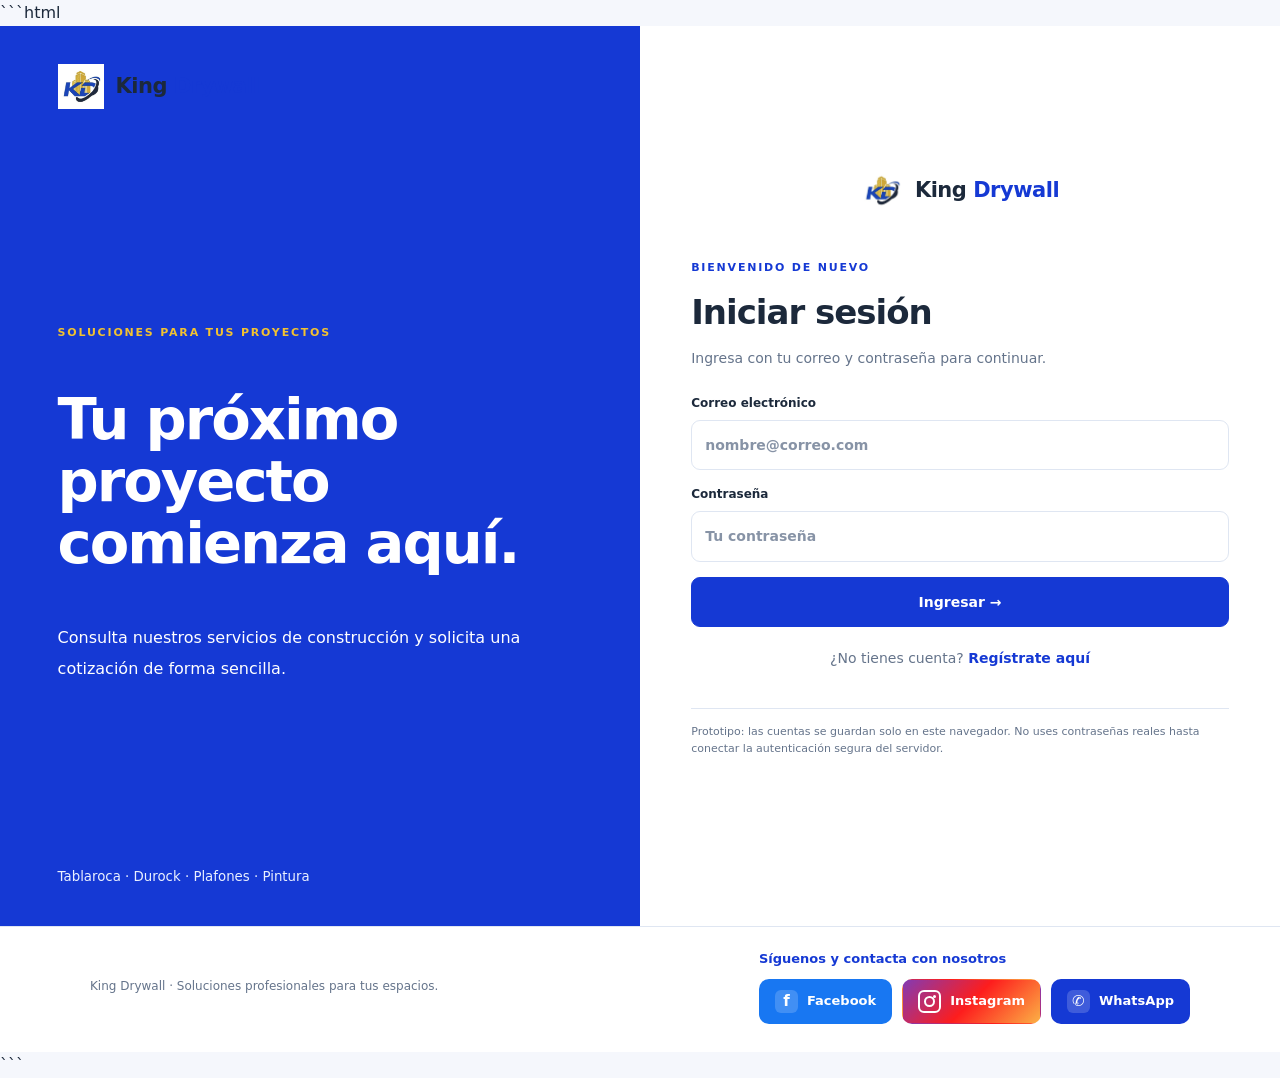
==== pages/inicio.html @ d0fbbfd5 "Add files via upload" ====
<!DOCTYPE html>
<html lang="es">
<head>
    <meta charset="UTF-8">
    <meta name="viewport" content="width=device-width, initial-scale=1.0">
    <meta name="description" content="King Drywall Multiservicios. Soluciones profesionales en tablaroca, plafones, pintura y construcción.">
    <title>Inicio | King Drywall</title>

    <link rel="stylesheet" href="../styles.css">

    <style>
        /* ===== ESTILOS GENERALES DE INICIO ===== */
        .inicio-contenedor {
            width: min(1150px, 92%);
            margin: auto;
        }

        .inicio-hero {
            display: grid;
            grid-template-columns: 1fr 1fr;
            align-items: center;
            gap: 40px;
            padding: 65px 0;
        }

        .inicio-etiqueta {
            color: #1539D4;
            font-weight: 800;
            text-transform: uppercase;
            letter-spacing: 1.5px;
            font-size: 13px;
        }

        .inicio-hero h1 {
            font-size: clamp(35px, 5vw, 58px);
            line-height: 1.08;
            margin: 15px 0;
            color: #172033;
        }

        .inicio-hero p {
            color: #606b7d;
            line-height: 1.8;
            font-size: 16px;
        }

        .inicio-botones {
            display: flex;
            flex-wrap: wrap;
            gap: 12px;
            margin-top: 25px;
        }

        .inicio-boton {
            display: inline-block;
            padding: 13px 20px;
            border-radius: 8px;
            text-decoration: none;
            font-weight: 700;
            transition: 0.2s;
        }

        .inicio-boton-principal {
            background: #1539D4;
            color: white;
        }

        .inicio-boton-principal:hover {
            background: #102EAE;
        }

        .inicio-boton-secundario {
            border: 1px solid #1539D4;
            color: #1539D4;
            background: white;
        }

        .inicio-hero-foto {
            height: 420px;
            border-radius: 18px;
            overflow: hidden;
            background: #EAF0FF;
        }

        .inicio-hero-foto img {
            width: 100%;
            height: 100%;
            display: block;
            object-fit: cover;
            object-position: center;
        }

        .inicio-seccion {
            padding: 55px 0;
        }

        .inicio-encabezado {
            text-align: center;
            max-width: 700px;
            margin: 0 auto 30px;
        }

        .inicio-encabezado h2 {
            color: #172033;
            font-size: clamp(27px, 4vw, 38px);
            margin-bottom: 12px;
        }

        .inicio-encabezado p {
            color: #687386;
            line-height: 1.7;
        }

        .inicio-grid {
            display: grid;
            grid-template-columns: repeat(3, minmax(0, 1fr));
            gap: 22px;
        }

        .inicio-tarjeta {
            overflow: hidden;
            background: white;
            border: 1px solid #E2E8F0;
            border-radius: 14px;
            box-shadow: 0 6px 20px rgba(20, 40, 90, 0.06);
        }

        .inicio-tarjeta-foto {
            height: 220px;
            background: #EAF0FF;
        }

        .inicio-tarjeta-foto img {
            display: block;
            width: 100%;
            height: 100%;
            object-fit: cover;
        }

        .inicio-tarjeta-contenido {
            padding: 20px;
        }

        .inicio-tarjeta h3 {
            margin-top: 0;
            color: #172033;
        }

        .inicio-tarjeta p {
            color: #687386;
            line-height: 1.7;
        }

        .inicio-servicios {
            background: #EAF0FF;
        }

        .inicio-servicio {
            padding: 24px;
            background: white;
            border-radius: 12px;
            border-bottom: 4px solid #F2C230;
        }

        .inicio-servicio h3 {
            color: #1539D4;
            margin-top: 0;
        }

        .inicio-cta {
            margin: 40px auto 60px;
            padding: 40px;
            border-radius: 18px;
            background: #1539D4;
            color: white;
            display: flex;
            justify-content: space-between;
            align-items: center;
            gap: 25px;
        }

        .inicio-cta h2 {
            margin-top: 0;
        }

        .inicio-cta p {
            line-height: 1.7;
        }

        .inicio-cta .inicio-boton {
            background: #F2C230;
            color: #172033;
            white-space: nowrap;
        }

        @media (max-width: 760px) {
            .inicio-hero {
                grid-template-columns: 1fr;
                padding: 35px 0;
                gap: 25px;
            }

            .inicio-hero-foto {
                height: 280px;
            }

            .inicio-grid {
                grid-template-columns: 1fr;
            }

            .inicio-tarjeta-foto {
                height: 240px;
            }

            .inicio-cta {
                flex-direction: column;
                align-items: flex-start;
                padding: 28px;
            }
        }
    </style>
</head>

<body>

    <!-- ===== NAVEGACIÓN PRINCIPAL ===== -->
    <header>
        <div class="inicio-contenedor" style="display:flex;align-items:center;justify-content:space-between;gap:20px;padding:18px 0;flex-wrap:wrap;">

            <a href="inicio.html" style="display:flex;align-items:center;gap:10px;text-decoration:none;font-weight:800;color:#1539D4;">
                <!-- AQUÍ VA EL LOGO DE KING DRYWALL -->
                <img src="../assets/logo.jpeg" alt="Logo de King Drywall" style="width:45px;height:45px;object-fit:contain;">
                <span>King Drywall</span>
            </a>

            <nav style="display:flex;align-items:center;gap:16px;flex-wrap:wrap;font-size:14px;">
                <a href="inicio.html">Inicio</a>
                <a href="nosotros.html">Nosotros</a>
                <a href="servicios.html">Servicios</a>
                <a href="cotizar.html">Cotizar</a>
                <a href="solicitudes.html">Mis solicitudes</a>
                <a href="../index.html">Salir</a>
            </nav>
        </div>
    </header>

    <main>

        <!-- ================================================== -->
        <!-- SECCIÓN 1: PORTADA PRINCIPAL -->
        <!-- AQUÍ VA LA FOTO PRINCIPAL DE INICIO: obra1.jpeg -->
        <!-- Para cambiarla, modifica el atributo src de abajo. -->
        <!-- ================================================== -->

        <section class="inicio-contenedor inicio-hero">

            <div>
                <span class="inicio-etiqueta">King Drywall Multiservicios</span>

                <h1>Construimos espacios que inspiran.</h1>

                <p>
                    Soluciones profesionales en tablaroca, plafones, pintura
                    y acabados. Trabajamos para convertir tus ideas en espacios
                    funcionales, modernos y de calidad.
                </p>

                <div class="inicio-botones">
                    <a href="cotizar.html" class="inicio-boton inicio-boton-principal">
                        Solicitar cotización
                    </a>

                    <a href="servicios.html" class="inicio-boton inicio-boton-secundario">
                        Ver servicios
                    </a>
                </div>
            </div>

            <div class="inicio-hero-foto">
                <!-- >>> AQUÍ VA LA FOTO PRINCIPAL: CAMBIA obra1.jpeg SI QUIERES <<< -->
                <img src="../assets/Camioneta.jpeg"
                     alt="Proyecto de construcción de King Drywall">
            </div>

        </section>


        <!-- ================================================== -->
        <!-- SECCIÓN 2: NUESTROS TRABAJOS -->
        <!-- AQUÍ VAN LAS FOTOS DE TUS PROYECTOS -->
        <!-- Puedes cambiar obra2.jpeg, obra3.jpeg y obra4.jpeg. -->
        <!-- ================================================== -->

        <section class="inicio-seccion">
            <div class="inicio-contenedor">

                <div class="inicio-encabezado">
                    <span class="inicio-etiqueta">Nuestro trabajo</span>
                    <h2>Proyectos que hablan por nosotros</h2>
                    <p>
                        Conoce algunos de los trabajos y soluciones que
                        podemos ofrecer para tu hogar, negocio o proyecto.
                    </p>
                </div>

                <div class="inicio-grid">

                    <article class="inicio-tarjeta">
                        <div class="inicio-tarjeta-foto">
                            <!-- >>> AQUÍ VA LA FOTO DEL PROYECTO 1: obra2.jpeg <<< -->
                            <img src="../assets/obra2.jpeg"
                                 alt="Proyecto de construcción número uno"
                                 loading="lazy">
                        </div>

                        <div class="inicio-tarjeta-contenido">
                            <h3>Trabajos de construcción</h3>
                            <p>
                                Soluciones adaptadas a las características
                                y necesidades de cada espacio.
                            </p>
                        </div>
                    </article>

                    <article class="inicio-tarjeta">
                        <div class="inicio-tarjeta-foto">
                            <!-- >>> AQUÍ VA LA FOTO DEL PROYECTO 2: obra3.jpeg <<< -->
                            <img src="../assets/obra3.jpeg"
                                 alt="Proyecto de construcción número dos"
                                 loading="lazy">
                        </div>

                        <div class="inicio-tarjeta-contenido">
                            <h3>Instalación y acabados</h3>
                            <p>
                                Cuidamos los detalles para lograr resultados
                                funcionales y una buena presentación.
                            </p>
                        </div>
                    </article>

                    <article class="inicio-tarjeta">
                        <div class="inicio-tarjeta-foto">
                            <!-- >>> AQUÍ VA LA FOTO DEL PROYECTO 3: obra4.jpeg <<< -->
                            <img src="../assets/obra4.jpeg"
                                 alt="Proyecto de construcción número tres"
                                 loading="lazy">
                        </div>

                        <div class="inicio-tarjeta-contenido">
                            <h3>Soluciones para tus espacios</h3>
                            <p>
                                Propuestas para renovar, mejorar y aprovechar
                                cada área de tu proyecto.
                            </p>
                        </div>
                    </article>

                </div>
            </div>
        </section>


        <!-- ================================================== -->
        <!-- SECCIÓN 3: SERVICIOS DESTACADOS -->
        <!-- AQUÍ VAN LAS FOTOS DE PINTURA Y PLAFONES -->
        <!-- ================================================== -->

        <section class="inicio-seccion inicio-servicios">
            <div class="inicio-contenedor">

                <div class="inicio-encabezado">
                    <span class="inicio-etiqueta">Lo que hacemos</span>
                    <h2>Servicios para tu proyecto</h2>
                    <p>
                        Conoce algunas de las soluciones que ponemos
                        a tu disposición.
                    </p>
                </div>

                <div class="inicio-grid">

                    <article class="inicio-tarjeta">
                        <div class="inicio-tarjeta-foto">
                            <!-- >>> AQUÍ VA LA FOTO DE PINTURA: pintura.jpeg <<< -->
                            <img src="../assets/pintura.jpeg"
                                 alt="Trabajo de pintura"
                                 loading="lazy">
                        </div>

                        <div class="inicio-tarjeta-contenido">
                            <h3>Pintura y acabados</h3>
                            <p>
                                Acabados para renovar y mejorar la apariencia
                                de interiores y otros espacios.
                            </p>
                            <a href="servicios.html">Conocer servicio →</a>
                        </div>
                    </article>

                    <article class="inicio-tarjeta">
                        <div class="inicio-tarjeta-foto">
                            <!-- >>> AQUÍ VA LA FOTO DE PLAFONES: plafon.jpeg <<< -->
                            <img src="../assets/plafon.jpeg"
                                 alt="Trabajo de instalación de plafón"
                                 loading="lazy">
                        </div>

                        <div class="inicio-tarjeta-contenido">
                            <h3>Plafones</h3>
                            <p>
                                Soluciones para techos y espacios interiores
                                de acuerdo con las necesidades del proyecto.
                            </p>
                            <a href="servicios.html">Conocer servicio →</a>
                        </div>
                    </article>

                    <article class="inicio-tarjeta">
                        <div class="inicio-tarjeta-foto">
                            <!-- >>> AQUÍ VA OTRA FOTO: puedes usar obra1.jpeg <<< -->
                            <img src="../assets/obra1.jpeg"
                                 alt="Trabajo de instalación y construcción"
                                 loading="lazy">
                        </div>

                        <div class="inicio-tarjeta-contenido">
                            <h3>Tablaroca y construcción</h3>
                            <p>
                                Alternativas para crear divisiones y adaptar
                                espacios a diferentes necesidades.
                            </p>
                            <a href="servicios.html">Conocer servicio →</a>
                        </div>
                    </article>

                </div>
            </div>
        </section>


        <!-- ================================================== -->
        <!-- SECCIÓN 4: LLAMADA A LA ACCIÓN -->
        <!-- AQUÍ PUEDES AGREGAR UNA FOTO DE FONDO MÁS ADELANTE -->
        <!-- ================================================== -->

        <section class="inicio-contenedor">
            <div class="inicio-cta">
                <div>
                    <h2>¿Tienes un proyecto en mente?</h2>
                    <p>
                        Cuéntanos qué necesitas y solicita una cotización
                        para comenzar a planear tu proyecto.
                    </p>
                </div>

                <a href="cotizar.html" class="inicio-boton">
                    Cotizar mi proyecto →
                </a>
            </div>
        </section>

    </main>


    <!-- ===== PIE DE PÁGINA ===== -->
    <footer style="background:#102EAE;color:white;padding:25px 0;">
        <div class="inicio-contenedor" style="display:flex;justify-content:space-between;align-items:center;gap:15px;flex-wrap:wrap;">
            <p style="margin:0;">© King Drywall Multiservicios</p>
            <a href="cotizar.html" style="color:#F2C230;">Solicita tu cotización</a>
        </div>
    </footer>

    <!-- IMPORTANTE: se conserva el JavaScript general del proyecto -->
    <script src="../app-page.js"></script>

</body>
</html>
---- styles.css ----
/* =====================================================
   KING DRYWALL
   Identidad visual unificada
   Azul: #1539D4
   Amarillo: #F2C230
===================================================== */

/* 1. PALETA Y CONFIGURACIÓN */

:root {
    --azul: #1539D4;
    --azul-oscuro: #102EAE;
    --azul-medio: #1539D4;
    --azul-claro: #EAF0FF;

    --amarillo: #F2C230;
    --amarillo-claro: #FFF6D9;
    --amarillo-oscuro: #987000;

    --blanco: #FFFFFF;
    --fondo: #F5F7FC;
    --texto: #1C293B;
    --texto-secundario: #65748B;
    --borde: #DFE6F2;

    --sombra: 0 12px 30px rgba(21, 57, 212, 0.09);
    --radio: 14px;
}

* {
    box-sizing: border-box;
}

html {
    scroll-behavior: smooth;
    scroll-padding-top: 85px;
}

body {
    margin: 0;
    font-family: Inter, system-ui, "Segoe UI", sans-serif;
    color: var(--texto);
    background: var(--fondo);
    line-height: 1.6;
}

a {
    color: inherit;
    text-decoration: none;
}

button,
input,
select,
textarea {
    font: inherit;
}

[hidden] {
    display: none !important;
}

/* 2. IDENTIDAD Y LOGOTIPO */

.brand {
    display: flex;
    align-items: center;
    gap: 10px;
    font-size: 19px;
    font-weight: 500;
    white-space: nowrap;
}

.brand b {
    color: var(--azul);
    font-weight: 900;
}

.brand i {
    display: grid;
    place-items: center;
    flex-shrink: 0;
    width: 42px;
    height: 42px;
    overflow: hidden;
    padding: 2px;
    border-radius: 10px;
    background: var(--blanco);
    color: var(--azul);
    font-size: 12px;
    font-style: normal;
    font-weight: 900;
}

.brand i img {
    display: block;
    width: 100%;
    height: 100%;
    object-fit: contain;
}

/* 3. INICIO DE SESIÓN Y REGISTRO */

.auth {
    min-height: 100vh;
    display: grid;
    grid-template-columns: 1fr 1fr;
    background: var(--blanco);
}

.auth aside {
    min-height: 100vh;
    display: flex;
    flex-direction: column;
    justify-content: space-between;
    padding: 38px 9%;
    background: var(--azul);
    color: var(--blanco);
}

.auth aside .brand {
    color: var(--blanco);
}

.auth aside .brand b {
    color: var(--amarillo);
}

.auth aside .brand i {
    background: var(--blanco);
    color: var(--azul);
}

.pitch {
    max-width: 520px;
}

.pitch small,
.authbox > div > small,
.hero small,
.section > small,
.quote small,
.section-label,
.eyebrow,
.kicker {
    color: var(--azul);
    font-size: 11px;
    letter-spacing: 1.8px;
    font-weight: 900;
}

.pitch small {
    color: var(--amarillo);
}

.pitch h1 {
    font-size: clamp(38px, 4.5vw, 62px);
    line-height: 1.08;
    letter-spacing: -2px;
}

.pitch p {
    color: #FFFFFF;
    line-height: 1.9;
}

.auth aside > small {
    color: #EAF0FF;
}

.authbox {
    width: 100%;
    max-width: 650px;
    display: flex;
    flex-direction: column;
    justify-content: center;
    margin: auto;
    padding: 40px max(8%, 24px);
    background: var(--blanco);
}

.mobile {
    display: none;
    margin-bottom: 32px;
}

.authbox h2 {
    margin: 8px 0;
    font-size: 34px;
    letter-spacing: -1px;
}

.authbox p {
    margin: 0 0 24px;
    color: var(--texto-secundario);
    font-size: 14px;
}

/* 4. FORMULARIOS */

.authbox form label,
form label {
    display: flex;
    flex-direction: column;
    gap: 7px;
    margin-bottom: 15px;
    color: var(--texto);
    font-size: 12px;
    font-weight: 750;
}

.authbox input,
form input,
form select,
form textarea {
    width: 100%;
    min-width: 0;
    padding: 13px;
    border: 1px solid var(--borde);
    border-radius: 9px;
    background: var(--blanco);
    color: var(--texto);
    font-size: 14px;
    transition: border-color 0.2s ease, box-shadow 0.2s ease;
}

.authbox input:focus,
form input:focus,
form select:focus,
form textarea:focus {
    outline: none;
    border-color: var(--azul);
    box-shadow: 0 0 0 4px rgba(21, 57, 212, 0.12);
}

input::placeholder,
textarea::placeholder {
    color: #8793A6;
}

/* 5. BOTONES GENERALES */

button,
.btn {
    display: inline-flex;
    justify-content: center;
    align-items: center;
    gap: 8px;
    padding: 13px 19px;
    border: 1px solid var(--azul);
    border-radius: 9px;
    background: var(--azul);
    color: var(--blanco);
    font-size: 14px;
    font-weight: 800;
    cursor: pointer;
    transition:
        background 0.2s ease,
        color 0.2s ease,
        border-color 0.2s ease,
        transform 0.2s ease,
        box-shadow 0.2s ease;
}

button:hover,
.btn:hover {
    background: var(--azul-oscuro);
    border-color: var(--azul-oscuro);
    color: var(--blanco);
    box-shadow: 0 7px 18px rgba(21, 57, 212, 0.18);
    transform: translateY(-2px);
}

.authbox form button,
form#quoteForm > button {
    width: 100%;
}

.switch {
    margin: 20px 0 !important;
    text-align: center;
}

.switch a {
    color: var(--azul);
    font-weight: 900;
}

.switch a:hover {
    color: var(--amarillo-oscuro);
    text-decoration: underline;
}

.notice {
    margin-top: 18px !important;
    padding-top: 14px;
    border-top: 1px solid var(--borde);
    color: var(--texto-secundario) !important;
    font-size: 11px !important;
}

.msg {
    display: none;
    margin-top: 12px;
    padding: 11px;
    border-radius: 8px;
    font-size: 13px;
}

.msg.error {
    display: block;
    background: #FFF0F0;
    color: #9B3030;
}

.msg.success {
    display: block;
    background: #E8F7EF;
    color: #176B4B;
}

/* 6. ENCABEZADO Y NAVEGACIÓN */

header {
    min-height: 76px;
    position: sticky;
    top: 0;
    z-index: 10;
    display: flex;
    align-items: center;
    justify-content: space-between;
    gap: 18px;
    padding: 12px 6%;
    background: var(--blanco);
    border-bottom: 1px solid var(--borde);
    box-shadow: 0 4px 18px rgba(21, 57, 212, 0.04);
    backdrop-filter: blur(12px);
}

nav {
    display: flex;
    align-items: center;
    gap: 22px;
    font-size: 13px;
}

nav a {
    position: relative;
    padding: 7px 0;
    color: var(--texto-secundario);
    transition: color 0.2s ease;
}

nav a:hover,
nav a.active {
    color: var(--azul);
}

nav a.active {
    font-weight: 900;
}

nav a.active::after {
    content: "";
    position: absolute;
    bottom: -4px;
    left: 0;
    width: 100%;
    height: 3px;
    border-radius: 5px;
    background: var(--amarillo);
}

.nav-user {
    color: var(--texto-secundario);
    font-size: 12px;
}

.logout {
    padding: 9px 12px;
    background: var(--blanco);
    color: var(--azul);
    border-color: var(--azul);
}

.logout:hover {
    background: var(--azul);
    color: var(--blanco);
    box-shadow: none;
}

.hamb {
    display: none;
}

/* 7. PORTADA PRINCIPAL */

.hero {
    display: grid;
    grid-template-columns: 1fr 0.85fr;
    align-items: center;
    gap: 7%;
    padding: 76px 8%;
    background: var(--blanco);
}

.hero h1 {
    margin: 18px 0;
    font-size: clamp(38px, 4.5vw, 62px);
    line-height: 1.08;
    letter-spacing: -2px;
}

.hero h1 span,
.quote h2 span {
    color: var(--azul);
}

.hero p,
.quote > div > p {
    color: var(--texto-secundario);
    line-height: 1.9;
}

.btn {
    margin-top: 12px;
}

.secondary {
    background: var(--amarillo);
    color: var(--azul);
    border-color: var(--amarillo);
}

.secondary:hover {
    background: #E4B526;
    border-color: #E4B526;
    color: var(--azul);
}

/* 8. ILUSTRACIÓN DE PORTADA */

.drawing {
    height: 330px;
    position: relative;
    overflow: hidden;
    border: 1px solid var(--borde);
    border-radius: 20px;
    background-color: var(--azul);
    background-image:
        linear-gradient(rgba(255, 255, 255, 0.08) 1px, transparent 1px),
        linear-gradient(90deg, rgba(255, 255, 255, 0.08) 1px, transparent 1px);
    background-size: 25px 25px;
    box-shadow: var(--sombra);
}

.outline {
    position: absolute;
    top: 20%;
    left: 15%;
    width: 55%;
    height: 50%;
    border: 2px solid var(--azul-claro);
    transform: skewY(-8deg);
}

.outline.second {
    top: 32%;
    left: 35%;
    border-color: var(--amarillo);
}

.drawing strong {
    position: absolute;
    bottom: 25px;
    left: 24px;
    color: var(--blanco);
    font-size: 25px;
    line-height: 1.25;
}

.drawing strong::first-line {
    color: var(--amarillo);
}

/* 9. SECCIONES GENERALES */

.section {
    padding: 75px 8%;
}

.section > small {
    display: inline-block;
    margin-bottom: 8px;
}

.section h2 {
    margin: 8px 0;
    font-size: clamp(30px, 3.5vw, 44px);
    line-height: 1.2;
    letter-spacing: -1px;
}

.sub {
    color: var(--texto-secundario);
}

/* 10. CATÁLOGO DE SERVICIOS */

.grid {
    display: grid;
    grid-template-columns: repeat(3, minmax(0, 1fr));
    gap: 20px;
    margin-top: 30px;
}

.card {
    overflow: hidden;
    border: 1px solid var(--borde);
    border-radius: var(--radio);
    background: var(--blanco);
    box-shadow: 0 5px 18px rgba(21, 57, 212, 0.04);
    transition:
        transform 0.25s ease,
        box-shadow 0.25s ease,
        border-color 0.25s ease;
}

.card:hover {
    transform: translateY(-5px);
    border-color: var(--amarillo);
    box-shadow: var(--sombra);
}

.art {
    height: 140px;
    display: grid;
    place-items: center;
    background: var(--azul-claro);
    color: var(--azul);
    font-size: 40px;
}

.cardbody {
    padding: 20px;
}

.card h3 {
    margin: 0 0 7px;
    color: var(--texto);
    font-size: 18px;
}

.card p {
    min-height: 78px;
    color: var(--texto-secundario);
    font-size: 13px;
}

.service-link,
.card button {
    display: inline-flex;
    padding: 9px 0;
    background: transparent;
    color: var(--azul);
    border-color: transparent;
    font-size: 13px;
    font-weight: 900;
}

.service-link:hover,
.card button:hover {
    background: transparent;
    color: var(--azul-oscuro);
    box-shadow: none;
    transform: none;
}

/* 11. COTIZACIÓN */

.quote {
    display: grid;
    grid-template-columns: 0.7fr 1.3fr;
    align-items: start;
    gap: 7%;
    background: var(--fondo);
}

.quote h2 {
    font-size: clamp(38px, 4vw, 52px);
    line-height: 1.1;
}

.quote form {
    padding: 28px;
    border: 1px solid var(--borde);
    border-radius: 16px;
    background: var(--blanco);
    box-shadow: var(--sombra);
}

.quote form h3 {
    margin-top: 0;
    color: var(--azul);
}

.two {
    display: grid;
    grid-template-columns: 1fr 1fr;
    gap: 14px;
}

.quote textarea {
    resize: vertical;
}

.quote-note {
    display: flex;
    gap: 12px;
    margin-top: 24px;
    padding: 16px;
    border: 1px solid var(--borde);
    border-left: 4px solid var(--amarillo);
    border-radius: 12px;
    background: var(--azul-claro);
    font-size: 13px;
}

.quote-note > b {
    color: var(--azul);
    font-size: 23px;
}

/* 12. MIS SOLICITUDES */

.request {
    display: flex;
    justify-content: space-between;
    gap: 16px;
    margin: 14px 0;
    padding: 22px;
    border: 1px solid var(--borde);
    border-left: 5px solid var(--azul);
    border-radius: 12px;
    background: var(--blanco);
    box-shadow: 0 5px 20px rgba(21, 57, 212, 0.05);
    transition: border-color 0.2s ease, box-shadow 0.2s ease;
}

.request:hover {
    border-left-color: var(--amarillo);
    box-shadow: var(--sombra);
}

.request b {
    color: var(--azul);
}

.request p {
    color: var(--texto-secundario);
    font-size: 13px;
}

.status {
    height: max-content;
    padding: 6px 11px;
    border: 1px solid #F0D878;
    border-radius: 99px;
    background: var(--amarillo-claro);
    color: var(--amarillo-oscuro);
    font-size: 11px;
    font-weight: 800;
    white-space: nowrap;
}

.empty {
    padding: 28px;
    border: 1px dashed var(--azul);
    border-radius: 12px;
    background: var(--azul-claro);
    color: var(--texto-secundario);
}

/* 13. LLAMADAS A LA ACCIÓN */

.cta,
.cta-conoce,
.about-cta,
.call-to-action {
    display: flex;
    align-items: center;
    justify-content: space-between;
    gap: 20px;
    padding: 45px 8%;
    background: var(--azul);
    color: var(--blanco);
}

.cta h2,
.cta-conoce h2,
.about-cta h2,
.call-to-action h2 {
    max-width: 650px;
    color: var(--blanco);
    font-size: clamp(23px, 3vw, 36px);
    line-height: 1.25;
}

.cta p,
.cta-conoce p,
.about-cta p,
.call-to-action p {
    color: var(--blanco);
}

.cta .btn.secondary,
.cta-conoce .btn.secondary,
.about-cta .btn.secondary,
.call-to-action .btn.secondary {
    flex-shrink: 0;
    border-color: var(--amarillo);
    background: var(--amarillo);
    color: var(--azul);
}

.cta .btn.secondary:hover,
.cta-conoce .btn.secondary:hover,
.about-cta .btn.secondary:hover,
.call-to-action .btn.secondary:hover {
    background: #E4B526;
    border-color: #E4B526;
    color: var(--azul);
}

/* 14. BANNERS Y BLOQUES DE SOLICITUDES */

.requests-hero,
.requests-banner,
.request-hero,
.page-banner {
    background: var(--azul);
    background-image: none;
    color: var(--blanco);
}

.requests-hero h1,
.requests-hero h2,
.requests-hero h3,
.requests-banner h1,
.requests-banner h2,
.requests-banner h3,
.request-hero h1,
.request-hero h2,
.request-hero h3,
.page-banner h1,
.page-banner h2,
.page-banner h3 {
    color: var(--blanco);
}

.requests-hero p,
.requests-banner p,
.request-hero p,
.page-banner p {
    color: var(--blanco);
}

.requests-hero small,
.requests-banner small,
.request-hero small,
.page-banner small {
    color: var(--amarillo);
}

/* Tarjetas estadísticas e iconos */

.feature-icon,
.step-number,
.stat-icon,
.info-icon,
.benefit-icon {
    color: var(--azul);
    background: var(--azul-claro);
    border-color: var(--borde);
}

/* 15. PIE DE PÁGINA */

footer {
    padding: 28px 6%;
    background: var(--blanco);
    color: var(--texto-secundario);
    font-size: 12px;
    border-top: 1px solid var(--borde);
}

.social-footer-content {
    display: flex;
    align-items: center;
    justify-content: space-between;
    flex-wrap: wrap;
    gap: 22px;
}

.social-footer-copy {
    margin: 0;
}

.social-footer-right {
    display: flex;
    flex-direction: column;
    gap: 10px;
}

.social-footer-title {
    margin: 0;
    color: var(--azul);
    font-size: 13px;
    font-weight: 900;
}

.social-links {
    display: flex;
    flex-wrap: wrap;
    align-items: center;
    gap: 10px;
}

.social-button {
    display: inline-flex;
    align-items: center;
    justify-content: center;
    gap: 9px;
    min-height: 43px;
    padding: 10px 15px;
    border: 1px solid transparent;
    border-radius: 10px;
    color: var(--blanco);
    font-size: 13px;
    font-weight: 800;
    text-decoration: none;
    transition:
        transform 0.2s ease,
        box-shadow 0.2s ease,
        filter 0.2s ease;
}

.social-button:hover {
    color: var(--blanco);
    transform: translateY(-3px);
    box-shadow: 0 8px 18px rgba(23, 24, 60, 0.18);
    filter: brightness(1.05);
}

.social-button:focus-visible {
    outline: 3px solid var(--amarillo);
    outline-offset: 3px;
}

.social-icon {
    display: inline-grid;
    place-items: center;
    width: 23px;
    height: 23px;
    flex-shrink: 0;
    border-radius: 6px;
    color: var(--blanco);
    font-size: 15px;
    font-weight: 900;
    line-height: 1;
}

/* Facebook conserva su color de marca */

.social-facebook {
    background: #1877F2;
}

.social-facebook .social-icon {
    background: rgba(255, 255, 255, 0.18);
}

/* Instagram conserva su degradado de marca */

.social-instagram {
    background: linear-gradient(
        135deg,
        #833AB4,
        #FD1D1D,
        #FCB045
    );
}

.social-instagram .social-icon {
    position: relative;
    border: 2px solid var(--blanco);
    border-radius: 6px;
    font-size: 0;
}

.social-instagram .social-icon::before {
    content: "";
    width: 7px;
    height: 7px;
    border: 2px solid var(--blanco);
    border-radius: 50%;
}

.social-instagram .social-icon::after {
    content: "";
    position: absolute;
    top: 3px;
    right: 3px;
    width: 3px;
    height: 3px;
    border-radius: 50%;
    background: var(--blanco);
}

/* WhatsApp utiliza el azul de la aplicación */

.social-whatsapp {
    background: var(--azul);
}

.social-whatsapp .social-icon {
    background: rgba(255, 255, 255, 0.18);
}

/* Pie de página de acceso y registro */

.social-footer-auth {
    width: 100%;
    padding: 22px 24px 28px;
    border-top: 1px solid var(--borde);
    background: var(--blanco);
}

.social-footer-auth .social-footer-content {
    max-width: 1100px;
    margin: 0 auto;
}

/* 16. TABLETAS */

@media (max-width: 800px) {
    .auth {
        grid-template-columns: 0.8fr 1fr;
    }

    .auth aside {
        padding: 30px 7%;
    }

    .hero {
        grid-template-columns: 1fr;
    }

    .drawing {
        max-width: 560px;
        width: 100%;
    }

    .quote {
        grid-template-columns: 1fr;
    }

    .grid {
        grid-template-columns: repeat(2, minmax(0, 1fr));
    }

    nav {
        gap: 12px;
    }

    .social-footer-content {
        align-items: flex-start;
    }
}

/* 17. MÓVILES */

@media (max-width: 600px) {
    .auth {
        grid-template-columns: 1fr;
    }

    .auth aside {
        display: none;
    }

    .authbox {
        min-height: 100vh;
        padding: 30px 24px;
    }

    .mobile {
        display: flex;
    }

    header {
        min-height: 62px;
        padding: 10px 17px;
    }

    .brand {
        font-size: 17px;
    }

    .brand i {
        width: 38px;
        height: 38px;
    }

    .hamb {
        display: block;
        padding: 6px 10px;
        background: var(--blanco);
        color: var(--azul);
        border-color: transparent;
        font-size: 24px;
    }

    .hamb:hover {
        background: var(--azul-claro);
        color: var(--azul);
        box-shadow: none;
        transform: none;
    }

    nav {
        display: none;
        position: absolute;
        top: 62px;
        right: 0;
        left: 0;
        flex-direction: column;
        align-items: stretch;
        gap: 0;
        padding: 15px 20px;
        background: var(--blanco);
        border-bottom: 1px solid var(--borde);
        box-shadow: 0 12px 20px rgba(21, 57, 212, 0.08);
    }

    nav.open {
        display: flex;
    }

    nav a {
        padding: 12px 10px;
    }

    nav a.active::after {
        display: none;
    }

    nav button {
        padding: 10px;
        text-align: left;
    }

    .nav-user {
        padding: 10px;
    }

    .hero {
        padding: 45px 22px;
    }

    .hero h1 {
        letter-spacing: -1.4px;
    }

    .drawing {
        height: 280px;
    }

    .section {
        padding: 52px 20px;
    }

    .grid {
        grid-template-columns: 1fr;
    }

    .two {
        grid-template-columns: 1fr;
        gap: 0;
    }

    .quote form {
        padding: 19px 15px;
    }

    .cta,
    .cta-conoce,
    .about-cta,
    .call-to-action {
        flex-direction: column;
        align-items: flex-start;
        padding: 30px 22px;
    }

    .cta .btn,
    .cta-conoce .btn,
    .about-cta .btn,
    .call-to-action .btn {
        width: 100%;
    }

    .request {
        flex-direction: column;
    }

    .social-footer-content {
        align-items: flex-start;
        flex-direction: column;
    }

    .social-footer-right {
        width: 100%;
    }

    .social-links {
        width: 100%;
    }

    .social-button {
        flex: 1 1 130px;
    }

    .social-footer-auth {
        padding: 22px 18px;
    }
}

/* 18. ACCESIBILIDAD */

@media (prefers-reduced-motion: reduce) {
    *,
    *::before,
    *::after {
        scroll-behavior: auto !important;
        transition-duration: 0.01ms !important;
        animation-duration: 0.01ms !important;
    }
}

.brand {
    display: flex;
    align-items: center;
    gap: 12px;
    margin-bottom: 48px;
}

.brand-logo {
    display: block;
    width: 46px;
    height: 46px;
    object-fit: contain;
    flex-shrink: 0;
}

.brand-name {
    color: #1C293B;
    font-size: 21px;
    font-weight: 600;
    letter-spacing: -0.5px;
}

.brand-name strong {
    color: #1539D4;
    font-weight: 800;
}

/* ========================================
   ACCIONES DE ENVÍO DE COTIZACIÓN
======================================== */

#quoteActions {
    margin-top: 22px;
    padding: 22px;
    border: 1px solid #DFE6F2;
    border-radius: 16px;
    background: #FFFFFF;
}

#quoteActions[hidden] {
    display: none !important;
}

#quoteActions h3 {
    margin-top: 0;
    color: #1539D4;
}

#quoteActions p {
    color: #65748B;
    line-height: 1.6;
}

.quote-contact-actions {
    display: flex;
    flex-wrap: wrap;
    gap: 12px;
    margin: 16px 0;
}

.quote-contact-actions a {
    display: inline-flex;
    align-items: center;
    justify-content: center;
    min-height: 46px;
    padding: 12px 18px;
    border-radius: 10px;
    background: #1539D4;
    color: #FFFFFF;
    font-weight: 700;
    text-decoration: none;
    text-align: center;
}

.quote-contact-actions a:hover {
    background: #102EAE;
}

#sendWhatsApp {
    background: #F2C230;
    color: #1C293B;
}

#sendWhatsApp:hover {
    background: #E2B21E;
}

@media (max-width: 520px) {
    .quote-contact-actions {
        flex-direction: column;
    }

    .quote-contact-actions a {
        width: 100%;
    }
}
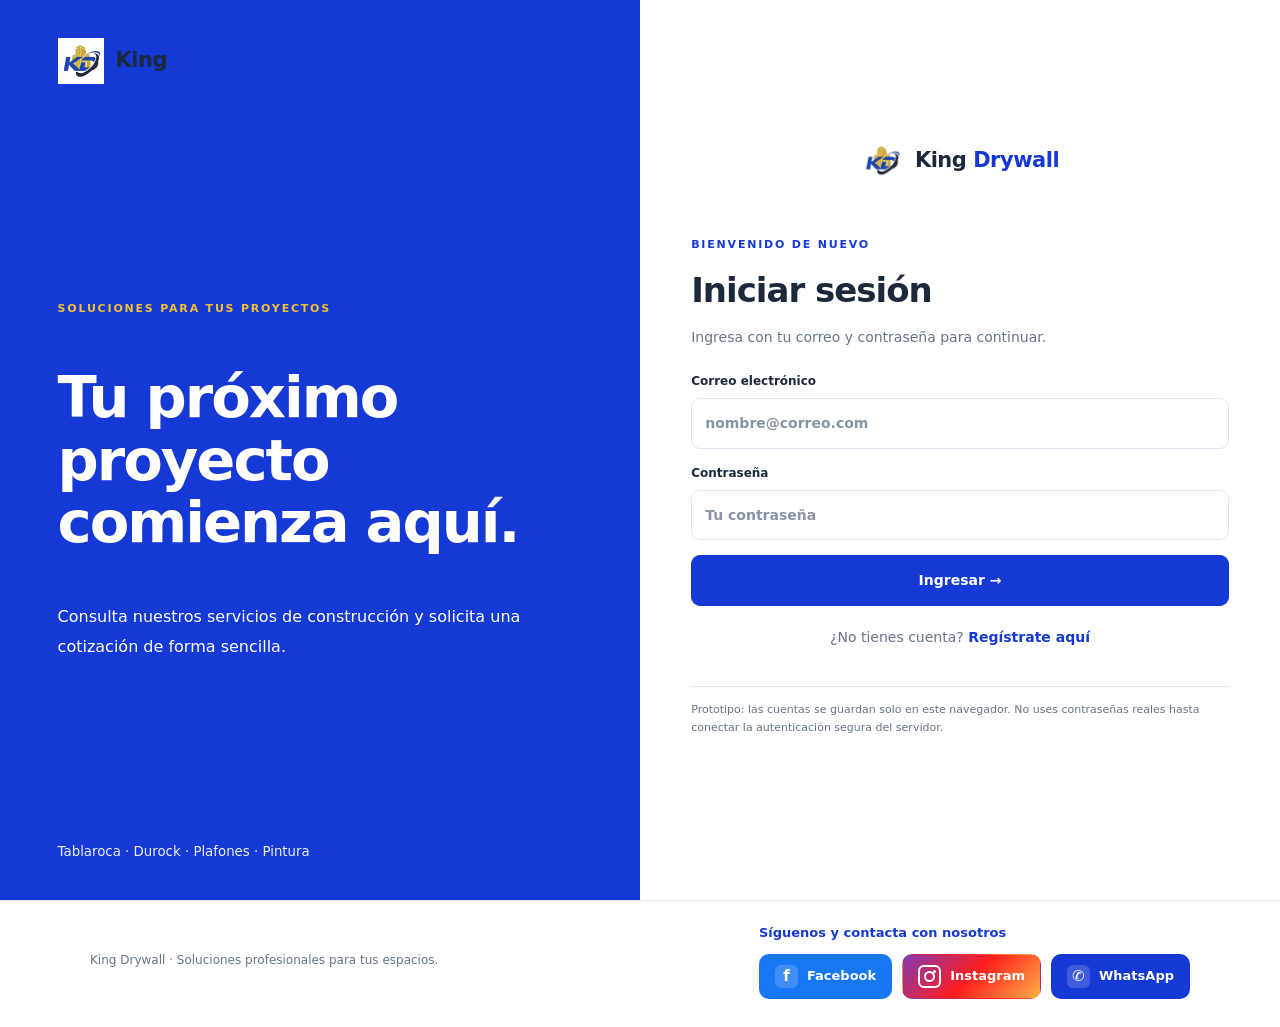
==== commit e67d2ea6: "Add files via upload" ====
--- a/pages/inicio.html
+++ b/pages/inicio.html
@@ -1,21 +1,96 @@
-
 <!DOCTYPE html>
 <html lang="es">
 <head>
     <meta charset="UTF-8">
     <meta name="viewport" content="width=device-width, initial-scale=1.0">
     <meta name="description" content="King Drywall Multiservicios. Soluciones profesionales en tablaroca, plafones, pintura y construcción.">
+    <meta name="theme-color" content="#1539D4">
     <title>Inicio | King Drywall</title>
 
     <link rel="stylesheet" href="../styles.css">
 
     <style>
-        /* ===== ESTILOS GENERALES DE INICIO ===== */
+        /* CONTENEDOR GENERAL */
         .inicio-contenedor {
             width: min(1150px, 92%);
             margin: auto;
         }
 
+        /* ENCABEZADO Y NAVEGACIÓN */
+        header {
+            position: sticky;
+            top: 0;
+            z-index: 1000;
+            background: #FFFFFF;
+            border-bottom: 1px solid #DFE6F2;
+            box-shadow: 0 4px 18px rgba(21, 57, 212, 0.06);
+        }
+
+        .inicio-header-interior {
+            width: min(1150px, 92%);
+            min-height: 66px;
+            margin: 0 auto;
+            padding: 10px 0;
+            display: flex;
+            align-items: center;
+            justify-content: space-between;
+            gap: 16px;
+            flex-wrap: nowrap;
+            position: relative;
+        }
+
+        .inicio-marca {
+            display: flex;
+            align-items: center;
+            gap: 10px;
+            text-decoration: none;
+            font-weight: 800;
+            color: #1539D4;
+            flex-shrink: 0;
+        }
+
+        .inicio-marca img {
+            width: 45px;
+            height: 45px;
+            object-fit: contain;
+        }
+
+        nav.menu-principal {
+            display: flex;
+            align-items: center;
+            gap: 16px;
+            flex-wrap: wrap;
+            font-size: 14px;
+        }
+
+        nav.menu-principal a {
+            color: #65748B;
+            text-decoration: none;
+            padding: 8px 0;
+        }
+
+        nav.menu-principal a:hover {
+            color: #1539D4;
+        }
+
+        .menu-toggle {
+            display: none;
+            align-items: center;
+            justify-content: center;
+            width: 44px;
+            height: 44px;
+            padding: 0;
+            border: 1px solid #DFE6F2;
+            border-radius: 10px;
+            background: #FFFFFF;
+            color: #1539D4;
+            font-size: 25px;
+            line-height: 1;
+            cursor: pointer;
+            flex-shrink: 0;
+        }
+
+        /* PORTADA */
         .inicio-hero {
             display: grid;
             grid-template-columns: 1fr 1fr;
@@ -40,7 +115,7 @@
         }
 
         .inicio-hero p {
-            color: #606b7d;
+            color: #606B7D;
             line-height: 1.8;
             font-size: 16px;
         }
@@ -91,6 +166,7 @@
             object-position: center;
         }
 
+        /* SECCIONES */
         .inicio-seccion {
             padding: 55px 0;
         }
@@ -112,6 +188,7 @@
             line-height: 1.7;
         }
 
+        /* TARJETAS */
         .inicio-grid {
             display: grid;
             grid-template-columns: repeat(3, minmax(0, 1fr));
@@ -152,22 +229,21 @@
             line-height: 1.7;
         }
 
+        .inicio-tarjeta-contenido > a {
+            color: #1539D4;
+            font-weight: 700;
+            text-decoration: none;
+        }
+
+        .inicio-tarjeta-contenido > a:hover {
+            text-decoration: underline;
+        }
+
         .inicio-servicios {
             background: #EAF0FF;
         }
 
-        .inicio-servicio {
-            padding: 24px;
-            background: white;
-            border-radius: 12px;
-            border-bottom: 4px solid #F2C230;
-        }
-
-        .inicio-servicio h3 {
-            color: #1539D4;
-            margin-top: 0;
-        }
-
+        /* LLAMADA A LA ACCIÓN */
         .inicio-cta {
             margin: 40px auto 60px;
             padding: 40px;
@@ -194,6 +270,7 @@
             white-space: nowrap;
         }
 
+        /* TABLETAS Y MÓVILES */
         @media (max-width: 760px) {
             .inicio-hero {
                 grid-template-columns: 1fr;
@@ -219,22 +296,101 @@
                 padding: 28px;
             }
         }
+
+        /* MENÚ PARA CELULARES */
+        @media (max-width: 600px) {
+            .inicio-header-interior {
+                width: 92%;
+                padding: 10px 0;
+            }
+
+            .inicio-marca img {
+                width: 42px;
+                height: 42px;
+            }
+
+            .menu-toggle {
+                display: inline-flex;
+            }
+
+            nav.menu-principal {
+                display: none !important;
+                position: absolute;
+                top: 100%;
+                left: -4.35%;
+                right: -4.35%;
+                width: 108.7%;
+                max-height: calc(100dvh - 75px);
+                overflow-y: auto;
+                flex-direction: column;
+                align-items: stretch;
+                flex-wrap: nowrap;
+                gap: 0;
+                padding: 8px 18px 16px;
+                background: #FFFFFF;
+                border-bottom: 1px solid #DFE6F2;
+                box-shadow: 0 12px 20px rgba(21, 57, 212, 0.12);
+                font-size: 15px;
+            }
+
+            nav.menu-principal.open {
+                display: flex !important;
+            }
+
+            nav.menu-principal a {
+                display: block;
+                width: 100%;
+                padding: 13px 10px;
+                border-bottom: 1px solid #EEF1F7;
+                color: #65748B;
+            }
+
+            nav.menu-principal a:last-child {
+                border-bottom: 0;
+            }
+
+            .inicio-botones {
+                flex-direction: column;
+            }
+
+            .inicio-botones .inicio-boton {
+                text-align: center;
+            }
+
+            .inicio-cta .inicio-boton {
+                white-space: normal;
+                text-align: center;
+                width: 100%;
+            }
+        }
     </style>
 </head>
 
 <body>
 
-    <!-- ===== NAVEGACIÓN PRINCIPAL ===== -->
+    <!-- NAVEGACIÓN PRINCIPAL -->
     <header>
-        <div class="inicio-contenedor" style="display:flex;align-items:center;justify-content:space-between;gap:20px;padding:18px 0;flex-wrap:wrap;">
-
-            <a href="inicio.html" style="display:flex;align-items:center;gap:10px;text-decoration:none;font-weight:800;color:#1539D4;">
-                <!-- AQUÍ VA EL LOGO DE KING DRYWALL -->
-                <img src="../assets/logo.jpeg" alt="Logo de King Drywall" style="width:45px;height:45px;object-fit:contain;">
+        <div class="inicio-header-interior">
+
+            <a href="inicio.html" class="inicio-marca">
+                <img src="../assets/logo.jpeg" alt="Logo de King Drywall">
                 <span>King Drywall</span>
             </a>
 
-            <nav style="display:flex;align-items:center;gap:16px;flex-wrap:wrap;font-size:14px;">
+            <button
+                class="menu-toggle"
+                id="menuToggle"
+                type="button"
+                aria-label="Abrir menú de navegación"
+                aria-controls="menuPrincipal"
+                aria-expanded="false"
+            >☰</button>
+
+            <nav
+                class="menu-principal"
+                id="menuPrincipal"
+                aria-label="Navegación principal"
+            >
                 <a href="inicio.html">Inicio</a>
                 <a href="nosotros.html">Nosotros</a>
                 <a href="servicios.html">Servicios</a>
@@ -242,21 +398,19 @@
                 <a href="solicitudes.html">Mis solicitudes</a>
                 <a href="../index.html">Salir</a>
             </nav>
+
         </div>
     </header>
 
     <main>
 
-        <!-- ================================================== -->
-        <!-- SECCIÓN 1: PORTADA PRINCIPAL -->
-        <!-- AQUÍ VA LA FOTO PRINCIPAL DE INICIO: obra1.jpeg -->
-        <!-- Para cambiarla, modifica el atributo src de abajo. -->
-        <!-- ================================================== -->
-
+        <!-- SECCIÓN 1: PORTADA -->
         <section class="inicio-contenedor inicio-hero">
 
             <div>
-                <span class="inicio-etiqueta">King Drywall Multiservicios</span>
+                <span class="inicio-etiqueta">
+                    King Drywall Multiservicios
+                </span>
 
                 <h1>Construimos espacios que inspiran.</h1>
 
@@ -267,31 +421,32 @@
                 </p>
 
                 <div class="inicio-botones">
-                    <a href="cotizar.html" class="inicio-boton inicio-boton-principal">
+                    <a
+                        href="cotizar.html"
+                        class="inicio-boton inicio-boton-principal"
+                    >
                         Solicitar cotización
                     </a>
 
-                    <a href="servicios.html" class="inicio-boton inicio-boton-secundario">
+                    <a
+                        href="servicios.html"
+                        class="inicio-boton inicio-boton-secundario"
+                    >
                         Ver servicios
                     </a>
                 </div>
             </div>
 
             <div class="inicio-hero-foto">
-                <!-- >>> AQUÍ VA LA FOTO PRINCIPAL: CAMBIA obra1.jpeg SI QUIERES <<< -->
-                <img src="../assets/Camioneta.jpeg"
-                     alt="Proyecto de construcción de King Drywall">
+                <img
+                    src="../assets/Camioneta.jpeg"
+                    alt="Proyecto de construcción de King Drywall"
+                >
             </div>
 
         </section>
 
-
-        <!-- ================================================== -->
         <!-- SECCIÓN 2: NUESTROS TRABAJOS -->
-        <!-- AQUÍ VAN LAS FOTOS DE TUS PROYECTOS -->
-        <!-- Puedes cambiar obra2.jpeg, obra3.jpeg y obra4.jpeg. -->
-        <!-- ================================================== -->
-
         <section class="inicio-seccion">
             <div class="inicio-contenedor">
 
@@ -308,10 +463,11 @@
 
                     <article class="inicio-tarjeta">
                         <div class="inicio-tarjeta-foto">
-                            <!-- >>> AQUÍ VA LA FOTO DEL PROYECTO 1: obra2.jpeg <<< -->
-                            <img src="../assets/obra2.jpeg"
-                                 alt="Proyecto de construcción número uno"
-                                 loading="lazy">
+                            <img
+                                src="../assets/obra2.jpeg"
+                                alt="Proyecto de construcción número uno"
+                                loading="lazy"
+                            >
                         </div>
 
                         <div class="inicio-tarjeta-contenido">
@@ -325,10 +481,11 @@
 
                     <article class="inicio-tarjeta">
                         <div class="inicio-tarjeta-foto">
-                            <!-- >>> AQUÍ VA LA FOTO DEL PROYECTO 2: obra3.jpeg <<< -->
-                            <img src="../assets/obra3.jpeg"
-                                 alt="Proyecto de construcción número dos"
-                                 loading="lazy">
+                            <img
+                                src="../assets/obra3.jpeg"
+                                alt="Proyecto de construcción número dos"
+                                loading="lazy"
+                            >
                         </div>
 
                         <div class="inicio-tarjeta-contenido">
@@ -342,10 +499,11 @@
 
                     <article class="inicio-tarjeta">
                         <div class="inicio-tarjeta-foto">
-                            <!-- >>> AQUÍ VA LA FOTO DEL PROYECTO 3: obra4.jpeg <<< -->
-                            <img src="../assets/obra4.jpeg"
-                                 alt="Proyecto de construcción número tres"
-                                 loading="lazy">
+                            <img
+                                src="../assets/obra4.jpeg"
+                                alt="Proyecto de construcción número tres"
+                                loading="lazy"
+                            >
                         </div>
 
                         <div class="inicio-tarjeta-contenido">
@@ -361,12 +519,7 @@
             </div>
         </section>
 
-
-        <!-- ================================================== -->
         <!-- SECCIÓN 3: SERVICIOS DESTACADOS -->
-        <!-- AQUÍ VAN LAS FOTOS DE PINTURA Y PLAFONES -->
-        <!-- ================================================== -->
-
         <section class="inicio-seccion inicio-servicios">
             <div class="inicio-contenedor">
 
@@ -383,10 +536,11 @@
 
                     <article class="inicio-tarjeta">
                         <div class="inicio-tarjeta-foto">
-                            <!-- >>> AQUÍ VA LA FOTO DE PINTURA: pintura.jpeg <<< -->
-                            <img src="../assets/pintura.jpeg"
-                                 alt="Trabajo de pintura"
-                                 loading="lazy">
+                            <img
+                                src="../assets/pintura.jpeg"
+                                alt="Trabajo de pintura"
+                                loading="lazy"
+                            >
                         </div>
 
                         <div class="inicio-tarjeta-contenido">
@@ -401,10 +555,11 @@
 
                     <article class="inicio-tarjeta">
                         <div class="inicio-tarjeta-foto">
-                            <!-- >>> AQUÍ VA LA FOTO DE PLAFONES: plafon.jpeg <<< -->
-                            <img src="../assets/plafon.jpeg"
-                                 alt="Trabajo de instalación de plafón"
-                                 loading="lazy">
+                            <img
+                                src="../assets/plafon.jpeg"
+                                alt="Trabajo de instalación de plafón"
+                                loading="lazy"
+                            >
                         </div>
 
                         <div class="inicio-tarjeta-contenido">
@@ -419,10 +574,11 @@
 
                     <article class="inicio-tarjeta">
                         <div class="inicio-tarjeta-foto">
-                            <!-- >>> AQUÍ VA OTRA FOTO: puedes usar obra1.jpeg <<< -->
-                            <img src="../assets/obra1.jpeg"
-                                 alt="Trabajo de instalación y construcción"
-                                 loading="lazy">
+                            <img
+                                src="../assets/obra1.jpeg"
+                                alt="Trabajo de instalación y construcción"
+                                loading="lazy"
+                            >
                         </div>
 
                         <div class="inicio-tarjeta-contenido">
@@ -439,14 +595,10 @@
             </div>
         </section>
 
-
-        <!-- ================================================== -->
         <!-- SECCIÓN 4: LLAMADA A LA ACCIÓN -->
-        <!-- AQUÍ PUEDES AGREGAR UNA FOTO DE FONDO MÁS ADELANTE -->
-        <!-- ================================================== -->
-
         <section class="inicio-contenedor">
             <div class="inicio-cta">
+
                 <div>
                     <h2>¿Tienes un proyecto en mente?</h2>
                     <p>
@@ -458,22 +610,109 @@
                 <a href="cotizar.html" class="inicio-boton">
                     Cotizar mi proyecto →
                 </a>
+
             </div>
         </section>
 
     </main>
 
-
-    <!-- ===== PIE DE PÁGINA ===== -->
+    <!-- PIE DE PÁGINA -->
     <footer style="background:#102EAE;color:white;padding:25px 0;">
-        <div class="inicio-contenedor" style="display:flex;justify-content:space-between;align-items:center;gap:15px;flex-wrap:wrap;">
+        <div
+            class="inicio-contenedor"
+            style="display:flex;justify-content:space-between;align-items:center;gap:15px;flex-wrap:wrap;"
+        >
             <p style="margin:0;">© King Drywall Multiservicios</p>
-            <a href="cotizar.html" style="color:#F2C230;">Solicita tu cotización</a>
+            <a href="cotizar.html" style="color:#F2C230;">
+                Solicita tu cotización
+            </a>
         </div>
     </footer>
 
-    <!-- IMPORTANTE: se conserva el JavaScript general del proyecto -->
+    <!-- JAVASCRIPT GENERAL DEL PROYECTO -->
     <script src="../app-page.js"></script>
 
+    <!-- CONTROL DEL MENÚ MÓVIL -->
+    <script>
+        (() => {
+            const menuButton = document.getElementById("menuToggle");
+            const menu = document.getElementById("menuPrincipal");
+
+            if (!menuButton || !menu) return;
+
+            function closeMenu() {
+                menu.classList.remove("open");
+
+                menuButton.setAttribute(
+                    "aria-expanded",
+                    "false"
+                );
+
+                menuButton.setAttribute(
+                    "aria-label",
+                    "Abrir menú de navegación"
+                );
+
+                menuButton.textContent = "☰";
+            }
+
+            function openMenu() {
+                menu.classList.add("open");
+
+                menuButton.setAttribute(
+                    "aria-expanded",
+                    "true"
+                );
+
+                menuButton.setAttribute(
+                    "aria-label",
+                    "Cerrar menú de navegación"
+                );
+
+                menuButton.textContent = "✕";
+            }
+
+            menuButton.addEventListener("click", (event) => {
+                event.stopPropagation();
+
+                if (menu.classList.contains("open")) {
+                    closeMenu();
+                } else {
+                    openMenu();
+                }
+            });
+
+            menu.querySelectorAll("a").forEach((link) => {
+                link.addEventListener("click", () => {
+                    closeMenu();
+                });
+            });
+
+            document.addEventListener("click", (event) => {
+                if (
+                    !menu.contains(event.target) &&
+                    !menuButton.contains(event.target)
+                ) {
+                    closeMenu();
+                }
+            });
+
+            document.addEventListener("keydown", (event) => {
+                if (event.key === "Escape") {
+                    closeMenu();
+                }
+            });
+
+            window.addEventListener("resize", () => {
+                if (window.innerWidth > 600) {
+                    closeMenu();
+                }
+            });
+
+            /* El menú siempre inicia cerrado */
+            closeMenu();
+        })();
+    </script>
+
 </body>
-</html>
+</html>
